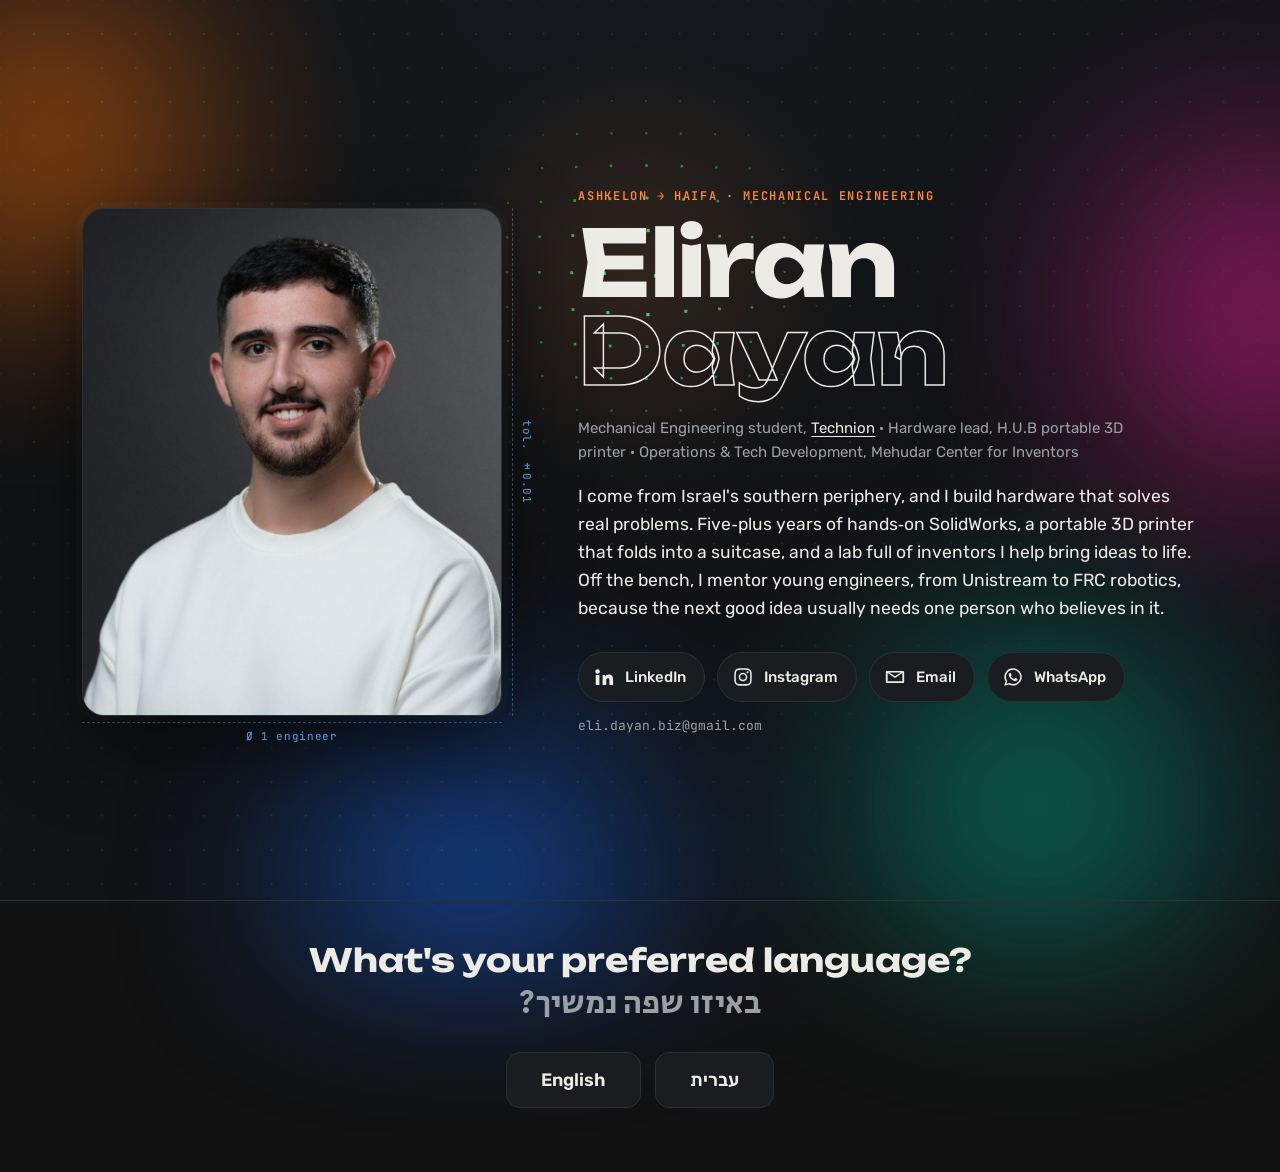
==== index.html @ e4ee2e26 "Widget repo link, CLAUDE.md" ====
<!DOCTYPE html>
<html lang="en" dir="ltr">
<head>
  <meta charset="utf-8">
  <meta name="viewport" content="width=device-width, initial-scale=1, viewport-fit=cover">
  <title>Eliran Dayan</title>
  <meta name="description" content="Eliran Dayan — Mechanical Engineering student at the Technion, hardware developer, building H.U.B, a portable 3D printer.">
  <meta property="og:title" content="Eliran Dayan">
  <meta property="og:description" content="Mechanical Engineering · Technion · Hardware & product development">
  <meta property="og:image" content="assets/eliran.jpg">
  <meta name="theme-color" content="#111315">
  <link rel="preconnect" href="https://fonts.googleapis.com">
  <link rel="preconnect" href="https://fonts.gstatic.com" crossorigin>
  <link href="https://fonts.googleapis.com/css2?family=Unbounded:wght@500;700&family=Rubik:wght@400;500;700&family=Secular+One&family=JetBrains+Mono:wght@400;600&display=swap" rel="stylesheet">
  <link rel="stylesheet" href="style.css?v=11">
</head>
<body>
  <div class="aurora" aria-hidden="true"><span class="a1"></span><span class="a2"></span><span class="a3"></span><span class="a4"></span></div>
  <canvas id="grid" aria-hidden="true"></canvas>
  <div class="glow" id="glow" aria-hidden="true"></div>

  <!-- ============ STAGE 1 · HERO (always English) ============ -->
  <header class="hero" id="top" lang="en" dir="ltr">
    <div class="hero-photo-wrap" id="tilt">
      <div class="hero-photo">
        <img src="assets/eliran.jpg" alt="Portrait of Eliran Dayan" width="900" height="1089">
        <span class="photo-shine" aria-hidden="true"></span>
      </div>
      <span class="dim dim-x" aria-hidden="true">Ø 1 engineer</span>
      <span class="dim dim-y" aria-hidden="true">tol. ±0.01</span>
    </div>

    <div class="hero-text">
      <p class="eyebrow">Ashkelon → Haifa · Mechanical Engineering</p>
      <h1>Eliran<br><span>Dayan</span></h1>
      <p class="roles">
        Mechanical Engineering student, <a href="https://www.technion.ac.il/en/" target="_blank" rel="noopener">Technion</a>
        · Hardware lead, H.U.B portable 3D printer
        · Operations &amp; Tech Development, Mehudar Center for Inventors
      </p>
      <p class="about">
        I come from Israel's southern periphery, and I build hardware that solves real problems.
        Five‑plus years of hands‑on SolidWorks, a portable 3D printer that folds into a suitcase,
        and a lab full of inventors I help bring ideas to life. Off the bench, I mentor young
        engineers, from Unistream to FRC robotics, because the next good idea usually needs one
        person who believes in it.
      </p>

      <nav class="socials" aria-label="Contact links">
        <a class="social" data-link="linkedin" href="#" target="_blank" rel="noopener" aria-label="LinkedIn">
          <svg viewBox="0 0 24 24" aria-hidden="true"><path d="M4.98 3.5a2.5 2.5 0 1 1 0 5 2.5 2.5 0 0 1 0-5ZM3 9.75h4v11H3v-11Zm6.5 0h3.8v1.5h.06c.53-1 1.83-2.05 3.77-2.05 4.03 0 4.77 2.65 4.77 6.1v5.45h-4v-4.83c0-1.15-.02-2.63-1.6-2.63-1.6 0-1.85 1.25-1.85 2.55v4.91h-4V9.75Z"/></svg>
          <span>LinkedIn</span>
        </a>
        <a class="social" data-link="instagram" href="#" target="_blank" rel="noopener" aria-label="Instagram">
          <svg viewBox="0 0 24 24" aria-hidden="true"><path d="M12 7.3a4.7 4.7 0 1 0 0 9.4 4.7 4.7 0 0 0 0-9.4Zm0 7.75a3.05 3.05 0 1 1 0-6.1 3.05 3.05 0 0 1 0 6.1ZM17.98 6.9a1.1 1.1 0 1 1-2.2 0 1.1 1.1 0 0 1 2.2 0ZM12 2.5c-2.58 0-2.9.01-3.92.06-1.01.04-1.7.2-2.31.44a4.66 4.66 0 0 0-1.68 1.1 4.66 4.66 0 0 0-1.1 1.68c-.24.6-.4 1.3-.44 2.31C2.5 9.1 2.5 9.42 2.5 12s.01 2.9.06 3.92c.04 1.01.2 1.7.44 2.31.24.63.57 1.16 1.1 1.68.52.53 1.05.86 1.68 1.1.6.24 1.3.4 2.31.44 1.02.05 1.34.06 3.92.06s2.9-.01 3.92-.06c1.01-.04 1.7-.2 2.31-.44a4.66 4.66 0 0 0 1.68-1.1 4.66 4.66 0 0 0 1.1-1.68c.24-.6.4-1.3.44-2.31.05-1.02.06-1.34.06-3.92s-.01-2.9-.06-3.92c-.04-1.01-.2-1.7-.44-2.31a4.66 4.66 0 0 0-1.1-1.68 4.66 4.66 0 0 0-1.68-1.1c-.6-.24-1.3-.4-2.31-.44C14.9 2.51 14.58 2.5 12 2.5Zm0 1.7c2.54 0 2.84.01 3.84.06.93.04 1.43.2 1.77.33.44.17.76.38 1.1.71.33.34.54.66.71 1.1.13.34.29.84.33 1.77.05 1 .06 1.3.06 3.84s-.01 2.84-.06 3.84c-.04.93-.2 1.43-.33 1.77-.17.44-.38.76-.71 1.1-.34.33-.66.54-1.1.71-.34.13-.84.29-1.77.33-1 .05-1.3.06-3.84.06s-2.84-.01-3.84-.06c-.93-.04-1.43-.2-1.77-.33a2.96 2.96 0 0 1-1.1-.71 2.96 2.96 0 0 1-.71-1.1c-.13-.34-.29-.84-.33-1.77-.05-1-.06-1.3-.06-3.84s.01-2.84.06-3.84c.04-.93.2-1.43.33-1.77.17-.44.38-.76.71-1.1.34-.33.66-.54 1.1-.71.34-.13.84-.29 1.77-.33 1-.05 1.3-.06 3.84-.06Z"/></svg>
          <span>Instagram</span>
        </a>
        <a class="social" data-link="email" href="#" aria-label="Send me an email">
          <svg viewBox="0 0 24 24" aria-hidden="true"><path d="M3 5.5h18a1 1 0 0 1 1 1v11a1 1 0 0 1-1 1H3a1 1 0 0 1-1-1v-11a1 1 0 0 1 1-1Zm1 2.2v8.8h16V7.7l-8 5.3-8-5.3Zm1.6-.7L12 11.2 18.4 7H5.6Z"/></svg>
          <span>Email</span>
        </a>
        <a class="social" data-link="whatsapp" href="#" target="_blank" rel="noopener" aria-label="Chat with me on WhatsApp">
          <svg viewBox="0 0 24 24" aria-hidden="true"><path d="M12.04 2.5a9.43 9.43 0 0 0-8.1 14.26L2.5 21.5l4.87-1.4a9.43 9.43 0 1 0 4.67-17.6Zm0 17.2a7.77 7.77 0 0 1-3.96-1.09l-.28-.17-2.9.83.85-2.82-.19-.29a7.78 7.78 0 1 1 6.48 3.54Zm4.27-5.83c-.23-.12-1.38-.68-1.6-.76-.21-.08-.37-.12-.52.12-.16.23-.6.76-.74.91-.13.16-.27.18-.5.06a6.37 6.37 0 0 1-3.17-2.77c-.24-.41.24-.38.69-1.27.08-.15.04-.29-.02-.41-.06-.12-.52-1.26-.72-1.72-.19-.45-.38-.39-.52-.4h-.45a.86.86 0 0 0-.62.3 2.6 2.6 0 0 0-.81 1.93c0 1.14.83 2.24.95 2.4.11.15 1.63 2.5 3.96 3.5 1.47.64 2.05.69 2.78.58.45-.07 1.38-.56 1.57-1.11.2-.55.2-1.02.14-1.12-.06-.1-.21-.16-.44-.28Z"/></svg>
          <span>WhatsApp</span>
        </a>
      </nav>
      <p class="contact-plain" id="contactPlain"></p>
    </div>
  </header>

  <!-- ============ LANGUAGE GATE ============ -->
  <section class="gate" id="gate" aria-labelledby="gateTitle">
    <p class="gate-q" id="gateTitle" lang="en">What's your preferred language?</p>
    <p class="gate-q gate-q-he" lang="he" dir="rtl">באיזו שפה נמשיך?</p>

    <div class="swipe-zone" id="swipeZone">
      <span class="swipe-side side-en" aria-hidden="true">← English</span>
      <div class="swipe-card" id="swipeCard" tabindex="0" role="group" aria-label="Swipe right for Hebrew, left for English">
        <span class="swipe-icon" aria-hidden="true">⇆</span>
        <span class="swipe-hint">
          <b lang="he" dir="rtl">החלק ימינה לעברית</b>
          <b lang="en">Swipe left for English</b>
        </span>
      </div>
      <span class="swipe-side side-he" aria-hidden="true" lang="he">עברית →</span>
    </div>

    <div class="gate-buttons">
      <button type="button" class="lang-btn" data-lang="en" id="btnEn">English</button>
      <button type="button" class="lang-btn" data-lang="he" id="btnHe" lang="he">עברית</button>
    </div>
  </section>

  <!-- ============ CONTENT (follows chosen language) ============ -->
  <main id="content" class="content" hidden>
    <div class="lang-bar">
      <button type="button" class="lang-switch" id="langSwitch"></button>
    </div>

    <!-- STAGE 2 · Journey -->
    <section class="section" id="journey">
      <p class="section-tag" data-i18n="tagJourney"></p>
      <h2 data-i18n="journeyTitle"></h2>

      <ol class="timeline" id="timeline">
        <span class="timeline-rail" aria-hidden="true"><span class="timeline-fill" id="timelineFill"></span></span>
      </ol>
    </section>

    <!-- STAGE 3 · Physical projects -->
    <section class="section" id="physical">
      <p class="section-tag" data-i18n="tagPhysical"></p>
      <h2 data-i18n="physicalTitle"></h2>
      <p class="section-lede" data-i18n="physicalLede"></p>
      <div class="cards" id="physicalCards"></div>
    </section>

    <!-- STAGE 4 · Tech projects -->
    <section class="section" id="tech">
      <p class="section-tag" data-i18n="tagTech"></p>
      <h2 data-i18n="techTitle"></h2>
      <p class="section-lede" data-i18n="techLede"></p>
      <div class="cards cards-tech" id="techCards"></div>
    </section>

    <footer class="footer">
      <p data-i18n="footerLine"></p>
      <a href="#top" class="to-top" data-i18n="toTop"></a>
    </footer>
  </main>

  <!-- project detail sheet -->
  <dialog class="sheet" id="sheet">
    <button type="button" class="sheet-close" id="sheetClose" aria-label="Close">×</button>
    <div id="sheetBody"></div>
  </dialog>

  <script src="script.js?v=11"></script>
</body>
</html>
---- style.css ----
/* Layout idea: a dark drafting-table world. Blueprint grid that reacts to the
   visitor, one molten-amber accent (hot-end / fresh filament), mono labels like
   dimension callouts on a drawing. */
:root {
  --bg: #111315;
  --surface: #1a1d20;
  --line: #2b3035;
  --ink: #ecebe6;
  --muted: #9ba0a5;
  --accent: #ff8a3d;
  --accent-soft: rgba(255, 138, 61, 0.14);
  --blue: #6fb6ff;

  --f-display: "Unbounded", "Rubik", system-ui, sans-serif;
  --f-he-display: "Secular One", "Rubik", system-ui, sans-serif;
  --f-body: "Rubik", system-ui, -apple-system, "Segoe UI", Arial, sans-serif;
  --f-mono: "JetBrains Mono", ui-monospace, Menlo, Consolas, monospace;

  --radius: 14px;
  --gutter: clamp(16px, 5vw, 56px);
  color-scheme: dark;
}

* { box-sizing: border-box; }
html { scroll-behavior: smooth; -webkit-text-size-adjust: 100%; }
body {
  margin: 0;
  background: var(--bg);
  color: var(--ink);
  font: 400 17px/1.6 var(--f-body);
  overflow-x: hidden;
  padding: env(safe-area-inset-top) env(safe-area-inset-right) env(safe-area-inset-bottom) env(safe-area-inset-left);
}
img { max-width: 100%; display: block; }
a { color: var(--accent); text-underline-offset: 3px; }
a:focus-visible, button:focus-visible, [tabindex]:focus-visible {
  outline: 2px solid var(--accent); outline-offset: 3px; border-radius: 6px;
}
h1, h2, h3 { text-wrap: balance; margin: 0; }

/* ---------- background ---------- */
#grid { position: fixed; inset: 0; width: 100%; height: 100%; z-index: -2; }
.glow {
  position: fixed; z-index: -1; width: 520px; height: 520px; left: 0; top: 0;
  border-radius: 50%; pointer-events: none;
  background: radial-gradient(circle, rgba(255,138,61,.13), transparent 62%);
  transform: translate3d(-50%, -50%, 0);
  will-change: transform;
}

/* ---------- hero ---------- */
.hero {
  min-height: min(100svh, 920px);
  display: grid;
  grid-template-columns: minmax(240px, 420px) minmax(0, 620px);
  justify-content: center;
  align-items: center;
  gap: clamp(28px, 6vw, 88px);
  padding: clamp(40px, 8vh, 96px) var(--gutter) 48px;
}
.hero-photo-wrap { position: relative; perspective: 900px; }
.hero-photo {
  position: relative; border-radius: 22px; overflow: hidden;
  border: 1px solid var(--line);
  box-shadow: 0 30px 80px rgba(0,0,0,.55), 0 0 0 6px rgba(255,255,255,.02);
  transform: rotateX(var(--rx, 0deg)) rotateY(var(--ry, 0deg));
  transform-style: preserve-3d;
  transition: transform .25s ease-out;
}
.hero-photo img { width: 100%; height: auto; aspect-ratio: 900 / 1089; object-fit: cover; }
.photo-shine {
  position: absolute; inset: 0; pointer-events: none;
  background: radial-gradient(circle at var(--sx, 50%) var(--sy, 30%), rgba(255,255,255,.16), transparent 45%);
  mix-blend-mode: soft-light;
}
.dim {
  position: absolute; font: 500 11px/1 var(--f-mono); color: var(--blue); letter-spacing: .06em;
  opacity: .75;
}
.dim-x { left: 0; right: 0; bottom: -26px; text-align: center; border-top: 1px dashed rgba(111,182,255,.45); padding-top: 8px; }
.dim-y { top: 0; bottom: 0; right: -30px; writing-mode: vertical-rl; border-left: 1px dashed rgba(111,182,255,.45); padding-left: 8px; text-align: center; }

.eyebrow, .section-tag {
  font: 600 12px/1.4 var(--f-mono); letter-spacing: .14em; text-transform: uppercase;
  color: var(--accent); margin: 0 0 14px;
}
.hero h1 {
  font: 700 clamp(44px, 8vw, 92px)/.95 var(--f-display);
  letter-spacing: -.02em;
}
.hero h1 span { color: transparent; -webkit-text-stroke: 1.5px var(--ink); }
.roles { color: var(--muted); font-size: 15px; margin: 22px 0 0; max-width: 56ch; }
.roles a { color: var(--ink); }
.about { margin: 18px 0 0; max-width: 60ch; font-size: 17.5px; }

.socials { display: flex; flex-wrap: wrap; gap: 12px; margin-top: 30px; }
.social {
  --mx: 0px; --my: 0px;
  display: inline-flex; align-items: center; gap: 10px;
  padding: 12px 18px 12px 14px; border-radius: 999px;
  background: var(--surface); border: 1px solid var(--line);
  color: var(--ink); text-decoration: none; font-weight: 500; font-size: 15px;
  transform: translate(var(--mx), var(--my));
  transition: transform .2s ease-out, border-color .2s, background .2s;
}
.social svg { width: 22px; height: 22px; fill: currentColor; flex: none; }
.social:hover, .social:focus-visible { border-color: var(--accent); background: var(--accent-soft); }
.social:hover svg { color: var(--accent); }
.social.is-missing { opacity: .45; }
.contact-plain { margin: 14px 0 0; font: 400 13px/1.5 var(--f-mono); color: var(--muted); }

/* ---------- language gate ---------- */
.gate {
  padding: 40px var(--gutter) 64px; text-align: center;
  display: grid; justify-items: center; gap: 6px;
  border-top: 1px solid var(--line);
}
.gate-q { margin: 0; font: 700 clamp(22px, 3.4vw, 32px)/1.2 var(--f-display); }
.gate-q-he { font-family: var(--f-he-display); font-weight: 400; color: var(--muted); }
.swipe-zone { display: none; }
.gate-buttons { display: flex; gap: 14px; margin-top: 22px; }
.lang-btn {
  font: 600 18px/1 var(--f-body); color: var(--ink); cursor: pointer;
  padding: 18px 34px; border-radius: var(--radius);
  background: var(--surface); border: 1px solid var(--line);
  transition: transform .15s, border-color .2s, background .2s;
}
.lang-btn:hover { border-color: var(--accent); background: var(--accent-soft); transform: translateY(-2px); }
.lang-btn.is-active { border-color: var(--accent); color: var(--accent); }

html.touch .swipe-zone {
    display: flex; align-items: center; justify-content: center; gap: 10px;
    width: 100%; max-width: 420px; margin-top: 22px; position: relative;
    touch-action: pan-y;
}
html.touch .gate-buttons { margin-top: 18px; }
html.touch .lang-btn { padding: 12px 22px; font-size: 15px; background: transparent; }
.swipe-side { font: 600 13px/1 var(--f-mono); color: var(--muted); white-space: nowrap; transition: color .15s, transform .15s; }
.swipe-side.lit { color: var(--accent); transform: scale(1.12); }
.swipe-card {
  flex: 1; min-height: 132px; border-radius: 20px;
  display: grid; place-items: center; gap: 4px; padding: 18px;
  background: linear-gradient(160deg, #22262a, #181b1e);
  border: 1px solid var(--line);
  box-shadow: 0 18px 40px rgba(0,0,0,.45);
  transform: translateX(var(--dx, 0px)) rotate(var(--rot, 0deg));
  transition: transform .35s cubic-bezier(.2,.8,.2,1), border-color .2s;
  user-select: none; -webkit-user-select: none; touch-action: pan-y;
}
.swipe-card.dragging { transition: none; }
.swipe-card.to-he { border-color: var(--accent); }
.swipe-card.to-en { border-color: var(--blue); }
.swipe-icon { font-size: 30px; color: var(--accent); animation: nudge 2.4s ease-in-out infinite; }
.swipe-hint { display: grid; gap: 2px; font-size: 14px; }
.swipe-hint b { font-weight: 500; }
@keyframes nudge { 0%, 100% { transform: translateX(0); } 25% { transform: translateX(10px); } 75% { transform: translateX(-10px); } }

/* ---------- content ---------- */
.content { padding: 0 var(--gutter) 40px; max-width: 1180px; margin: 0 auto; }
.content[dir="rtl"] h2, .content[dir="rtl"] h3 { font-family: var(--f-he-display); font-weight: 400; letter-spacing: 0; }
.lang-bar {
  position: sticky; top: 12px; z-index: 5; display: flex; justify-content: flex-end; pointer-events: none;
}
.lang-switch {
  pointer-events: auto; cursor: pointer;
  font: 600 13px/1 var(--f-mono); color: var(--ink);
  padding: 10px 14px; border-radius: 999px;
  background: rgba(26,29,32,.85); backdrop-filter: blur(8px); -webkit-backdrop-filter: blur(8px);
  border: 1px solid var(--line);
}
.lang-switch:hover { border-color: var(--accent); }

.section { padding: 72px 0 24px; }
.section h2 { font: 700 clamp(28px, 4.4vw, 48px)/1.1 var(--f-display); letter-spacing: -.01em; }
.section-lede { color: var(--muted); max-width: 65ch; margin: 14px 0 0; }

/* reveal: visible at rest, enhanced when it scrolls in */
.reveal { opacity: .35; transform: translateY(18px); transition: opacity .7s ease, transform .7s cubic-bezier(.2,.8,.2,1); }
.reveal.in { opacity: 1; transform: none; }

/* now / programs */
.now-grid {
  display: grid; grid-template-columns: repeat(auto-fit, minmax(230px, 1fr)); gap: 14px; margin: 32px 0 48px;
}
.now-card {
  background: var(--surface); border: 1px solid var(--line); border-radius: var(--radius);
  padding: 18px 18px 16px; display: grid; gap: 6px; align-content: start;
}
.now-card .kind { font: 600 11px/1 var(--f-mono); letter-spacing: .12em; text-transform: uppercase; color: var(--blue); }
.now-card.award .kind { color: var(--accent); }
.now-card h3 { font: 600 17px/1.3 var(--f-body); }
.content[dir="rtl"] .now-card h3 { font-family: var(--f-body); font-weight: 700; }
.now-card p { margin: 0; color: var(--muted); font-size: 15px; }
.now-card a { font-size: 14px; }

/* timeline */
.timeline { list-style: none; margin: 0; padding: 0 0 0 34px; position: relative; display: grid; gap: 26px; }
.content[dir="rtl"] .timeline { padding: 0 34px 0 0; }
.timeline-rail { position: absolute; top: 6px; bottom: 6px; inset-inline-start: 9px; width: 2px; background: var(--line); }
.timeline-fill { position: absolute; top: 0; left: 0; width: 100%; height: var(--fill, 0%); background: linear-gradient(var(--accent), #ffb37a); box-shadow: 0 0 12px var(--accent); }
.tl-item { position: relative; }
.tl-item::before {
  content: ""; position: absolute; inset-inline-start: -31px; top: 6px;
  width: 14px; height: 14px; border-radius: 50%;
  background: var(--bg); border: 2px solid var(--line); transition: border-color .3s, background .3s, box-shadow .3s;
}
.tl-item.passed::before { border-color: var(--accent); background: var(--accent); box-shadow: 0 0 0 5px var(--accent-soft); }
.tl-when { font: 600 12px/1.4 var(--f-mono); color: var(--accent); letter-spacing: .06em; }
.tl-item h3 { font: 600 19px/1.35 var(--f-body); margin-top: 2px; }
.content[dir="rtl"] .tl-item h3 { font-family: var(--f-body); font-weight: 700; }
.tl-item p { margin: 4px 0 0; color: var(--muted); max-width: 62ch; font-size: 15.5px; }
.tl-item.next h3 { color: var(--accent); }
.tl-item.next::before { border-style: dashed; border-color: var(--accent); animation: pulse 1.8s ease-in-out infinite; }
@keyframes pulse { 50% { box-shadow: 0 0 0 9px rgba(255,138,61,0); transform: scale(1.15); } 0%, 100% { box-shadow: 0 0 0 0 rgba(255,138,61,.45); } }

/* cards */
.cards { display: grid; grid-template-columns: repeat(auto-fill, minmax(min(100%, 320px), 1fr)); gap: 18px; margin-top: 32px; }
.card {
  position: relative; text-align: start; cursor: pointer; color: inherit; font: inherit;
  background: var(--surface); border: 1px solid var(--line); border-radius: 18px; overflow: hidden;
  padding: 0; display: flex; flex-direction: column;
  transform: perspective(900px) rotateX(var(--rx, 0deg)) rotateY(var(--ry, 0deg)) translateY(var(--lift, 0));
  transition: transform .2s ease-out, border-color .2s, box-shadow .2s;
}
.card:hover { --lift: -4px; border-color: #3a4047; box-shadow: 0 20px 50px rgba(0,0,0,.4); }
.card-media { position: relative; aspect-ratio: 16 / 10; background: #0d0f11; overflow: hidden; }
.card-media img { width: 100%; height: 100%; object-fit: cover; transition: transform .5s ease; }
.card:hover .card-media img { transform: scale(1.04); }
.card-media svg { width: 100%; height: 100%; display: block; }
.card-body { padding: 18px 18px 20px; display: grid; gap: 8px; }
.card-body h3 { font: 600 19px/1.3 var(--f-body); }
.content[dir="rtl"] .card-body h3 { font-family: var(--f-body); font-weight: 700; }
.card-body p { margin: 0; color: var(--muted); font-size: 15px; }
.card-more { font: 600 12px/1 var(--f-mono); color: var(--accent); letter-spacing: .06em; margin-top: 4px; }
.chips { display: flex; flex-wrap: wrap; gap: 6px; }
.chip { font: 500 11.5px/1 var(--f-mono); color: var(--muted); border: 1px solid var(--line); border-radius: 999px; padding: 6px 9px; }

.status {
  position: absolute; top: 12px; inset-inline-start: 12px; z-index: 2;
  font: 700 11px/1 var(--f-mono); letter-spacing: .08em; text-transform: uppercase;
  padding: 7px 10px; border-radius: 6px; display: inline-flex; gap: 6px; align-items: center;
}
.status.done { background: rgba(80, 200, 140, .16); color: #7fe0ae; border: 1px solid rgba(127,224,174,.35); }
.status.wip {
  color: #1a1206;
  background: repeating-linear-gradient(-45deg, #ffb020 0 10px, #1a1206 10px 20px);
}
.status.wip span { background: #ffb020; padding: 2px 5px; border-radius: 3px; }
.status.soon { background: rgba(111,182,255,.14); color: var(--blue); border: 1px solid rgba(111,182,255,.35); }

.card-tech .card-media { aspect-ratio: 16 / 7; }

/* detail sheet */
.sheet {
  width: min(760px, calc(100% - 24px)); max-height: 88vh; padding: 0;
  border: 1px solid var(--line); border-radius: 20px; background: var(--surface); color: var(--ink);
}
.sheet::backdrop { background: rgba(5,6,7,.72); backdrop-filter: blur(4px); }
.sheet[open] { animation: rise .35s cubic-bezier(.2,.8,.2,1); }
@keyframes rise { from { transform: translateY(30px); opacity: 0; } }
.sheet-close {
  position: sticky; top: 10px; float: inline-end; margin: 10px; z-index: 2;
  width: 40px; height: 40px; border-radius: 50%; border: 1px solid var(--line);
  background: rgba(17,19,21,.85); color: var(--ink); font-size: 24px; line-height: 1; cursor: pointer;
}
.sheet-gallery { display: grid; grid-auto-flow: column; grid-auto-columns: 85%; gap: 10px; overflow-x: auto; scroll-snap-type: x mandatory; padding: 14px; }
.sheet-gallery img, .sheet-gallery svg { scroll-snap-align: center; border-radius: 12px; width: 100%; height: 300px; object-fit: contain; background: #0d0f11; }
.sheet-content { padding: 6px 22px 26px; }
.sheet-content h3 { font: 700 26px/1.2 var(--f-display); margin: 8px 0 14px; }
.sheet[dir="rtl"] .sheet-content h3 { font-family: var(--f-he-display); font-weight: 400; }
.sheet-content h4 { font: 600 12px/1.4 var(--f-mono); letter-spacing: .12em; text-transform: uppercase; color: var(--accent); margin: 20px 0 6px; }
.sheet-content p, .sheet-content li { color: #d3d3cf; font-size: 16px; }
.sheet-content p { margin: 0; }
.sheet-content ul { margin: 0; padding-inline-start: 20px; }
.specs { display: grid; grid-template-columns: repeat(auto-fit, minmax(140px, 1fr)); gap: 10px; margin-top: 8px; }
.spec { border: 1px solid var(--line); border-radius: 10px; padding: 10px 12px; }
.spec b { display: block; font: 600 18px/1.2 var(--f-mono); color: var(--ink); font-variant-numeric: tabular-nums; }
.spec span { font-size: 13px; color: var(--muted); }

.footer {
  margin-top: 64px; padding: 26px 0 10px; border-top: 1px solid var(--line);
  display: flex; flex-wrap: wrap; gap: 12px; justify-content: space-between; color: var(--muted); font-size: 14px;
}
.footer p { margin: 0; }

/* ---------- responsive ---------- */
@media (max-width: 760px) {
  .hero { grid-template-columns: 1fr; text-align: center; padding-top: 32px; gap: 40px; min-height: auto; }
  .hero-photo-wrap { width: min(72vw, 300px); margin: 0 auto; }
  .roles, .about { margin-inline: auto; }
  .socials { justify-content: center; }
  .social span { display: none; }
  .social { padding: 14px; }
  .social svg { width: 26px; height: 26px; }
  .dim-y { right: -24px; }
  body { font-size: 16px; }
}

@media (prefers-reduced-motion: reduce) {
  *, *::before, *::after { animation: none !important; transition: none !important; scroll-behavior: auto !important; }
  .reveal { opacity: 1; transform: none; }
}

/* timeline accordion */
.tl-item details summary { list-style: none; cursor: pointer; display: grid; gap: 2px; }
.tl-item details summary::-webkit-details-marker { display: none; }
.tl-title { display: flex; align-items: baseline; gap: 10px; font: 600 19px/1.35 var(--f-body); color: var(--ink); transition: color .2s; }
.content[dir="rtl"] .tl-title { font-weight: 700; }
.tl-item summary:hover .tl-title, .tl-item details[open] .tl-title { color: var(--accent); }
.tl-plus { position: relative; flex: none; width: 12px; height: 12px; opacity: .7; }
.tl-plus::before, .tl-plus::after { content: ""; position: absolute; left: 0; right: 0; top: 50%; height: 2px; margin-top: -1px; background: currentColor; transition: transform .25s; }
.tl-plus::after { transform: rotate(90deg); }
details[open] .tl-plus::after { transform: rotate(0deg); }
.tl-detail { margin-top: 8px; padding: 14px 16px; border-radius: 12px; background: var(--surface); border: 1px solid var(--line); max-width: 66ch; display: grid; gap: 10px; animation: tlopen .3s ease; }
.tl-detail p { margin: 0; }
.tl-links { display: flex; flex-wrap: wrap; gap: 14px; font-size: 14.5px; }
.tl-logo { height: 44px; width: auto; justify-self: start; background: #fff; padding: 6px 10px; border-radius: 8px; }
@keyframes tlopen { from { opacity: 0; transform: translateY(-6px); } }
#journey .timeline { margin-top: 40px; }

/* vivid living background */
.aurora { position: fixed; inset: -10%; z-index: -3; pointer-events: none; overflow: hidden;
  filter: blur(70px) saturate(140%); opacity: .55;
  transform: translate3d(0, calc(var(--scroll, 0) * -0.04px), 0) rotate(calc(var(--scroll, 0) * 0.01deg)); }
.aurora span { position: absolute; width: 46vmax; height: 46vmax; border-radius: 50%; mix-blend-mode: screen; }
.aurora .a1 { background: radial-gradient(circle, #ff7a2f 0%, transparent 65%); left: -8%; top: -6%; animation: drift1 22s ease-in-out infinite alternate; }
.aurora .a2 { background: radial-gradient(circle, #e0338f 0%, transparent 65%); right: -10%; top: 10%; animation: drift2 26s ease-in-out infinite alternate; }
.aurora .a3 { background: radial-gradient(circle, #2f6bff 0%, transparent 65%); left: 20%; bottom: -18%; animation: drift3 30s ease-in-out infinite alternate; }
.aurora .a4 { background: radial-gradient(circle, #12c4a8 0%, transparent 65%); right: 5%; bottom: -10%; animation: drift1 34s ease-in-out infinite alternate-reverse; opacity: .8; }
@keyframes drift1 { to { transform: translate(18vw, 22vh) scale(1.15); } }
@keyframes drift2 { to { transform: translate(-22vw, 18vh) scale(.9); } }
@keyframes drift3 { to { transform: translate(14vw, -24vh) scale(1.2); } }
body { background: radial-gradient(120% 90% at 50% 0%, #15181c 0%, var(--bg) 60%); background-attachment: fixed; }
/* keep text panels readable over the color */
.card, .tl-detail, .lang-btn, .social, .swipe-card { backdrop-filter: blur(6px); -webkit-backdrop-filter: blur(6px); }
.card, .tl-detail { background: rgba(26, 29, 32, .82); }
html.touch .card { transition: transform .12s linear, border-color .2s; }
.tl-detail { transform: perspective(800px) rotateX(var(--rx, 0deg)); transition: transform .12s linear; }
@media (prefers-reduced-motion: reduce) { .aurora span { animation: none; } .aurora { transform: none; } }
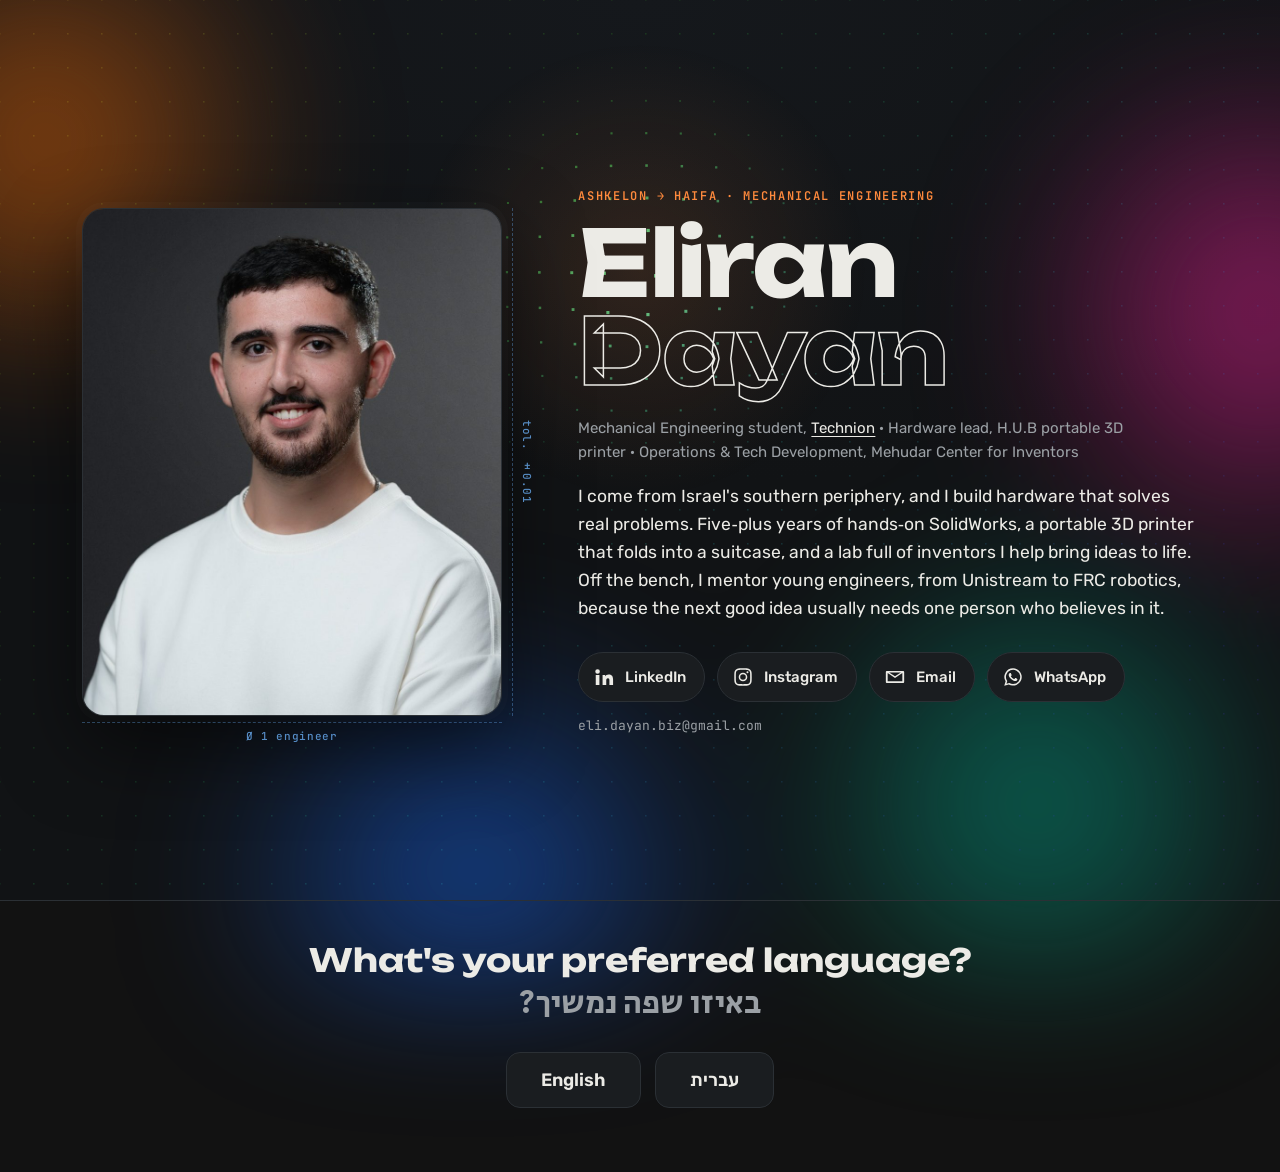
==== commit 35004418: "Add Object Compass (API + phone sensors bonus)" ====
--- a/index.html
+++ b/index.html
@@ -12,7 +12,7 @@
   <link rel="preconnect" href="https://fonts.googleapis.com">
   <link rel="preconnect" href="https://fonts.gstatic.com" crossorigin>
   <link href="https://fonts.googleapis.com/css2?family=Unbounded:wght@500;700&family=Rubik:wght@400;500;700&family=Secular+One&family=JetBrains+Mono:wght@400;600&display=swap" rel="stylesheet">
-  <link rel="stylesheet" href="style.css?v=11">
+  <link rel="stylesheet" href="style.css?v=12">
 </head>
 <body>
   <div class="aurora" aria-hidden="true"><span class="a1"></span><span class="a2"></span><span class="a3"></span><span class="a4"></span></div>
@@ -135,6 +135,6 @@
     <div id="sheetBody"></div>
   </dialog>
 
-  <script src="script.js?v=11"></script>
+  <script src="script.js?v=12"></script>
 </body>
 </html>
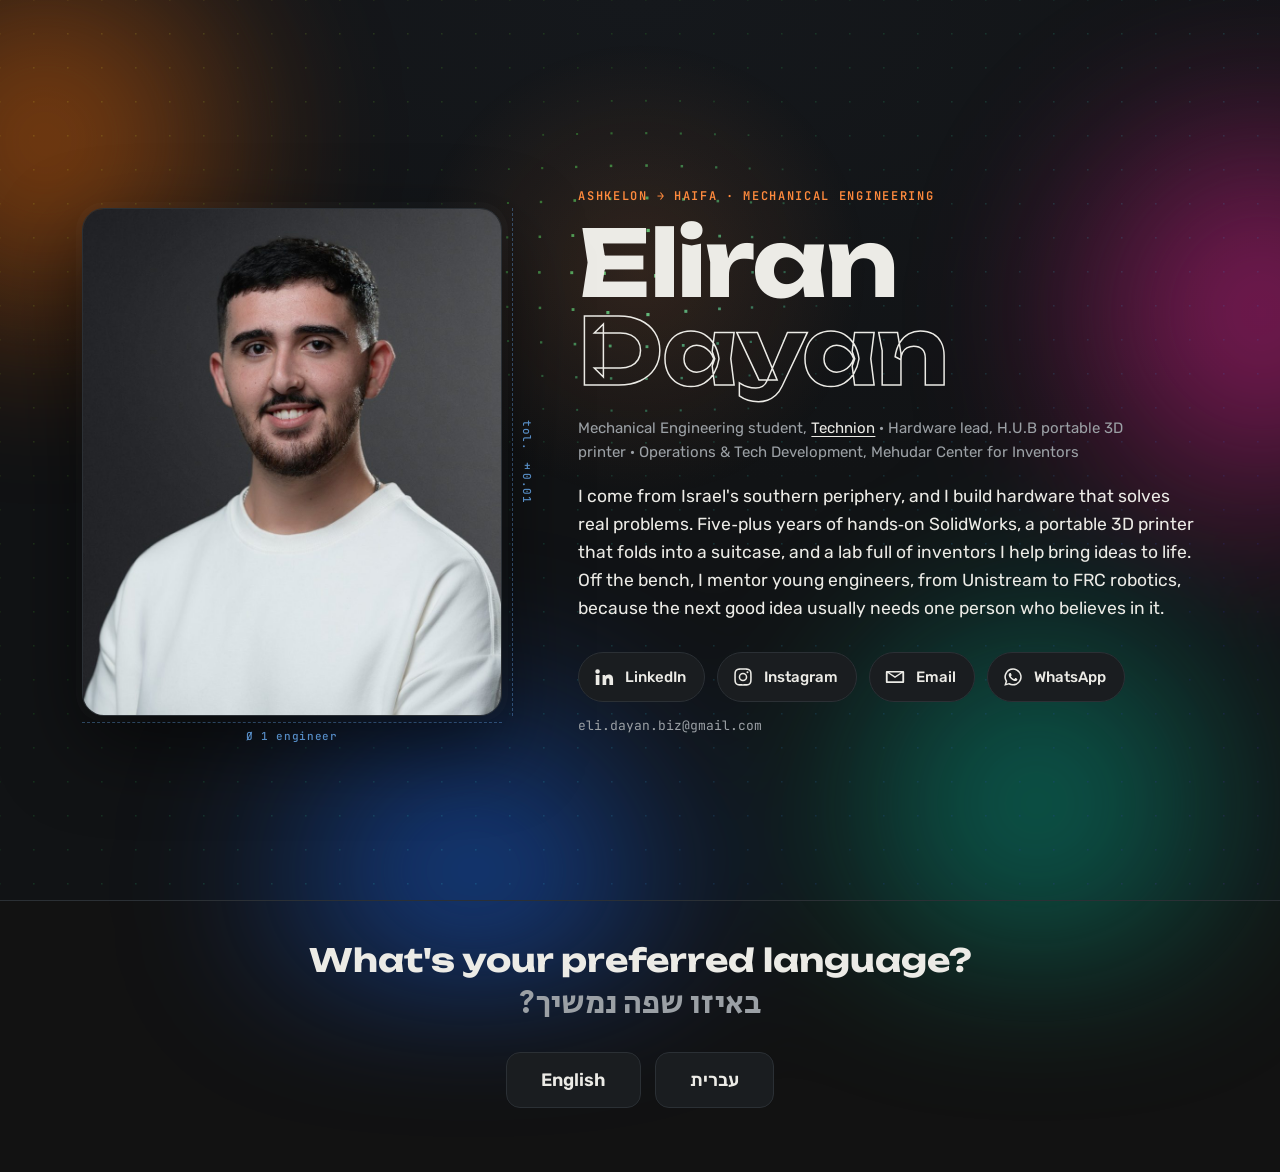
==== commit e1cdd585: "Move compass to its own site" ====
--- a/index.html
+++ b/index.html
@@ -12,7 +12,7 @@
   <link rel="preconnect" href="https://fonts.googleapis.com">
   <link rel="preconnect" href="https://fonts.gstatic.com" crossorigin>
   <link href="https://fonts.googleapis.com/css2?family=Unbounded:wght@500;700&family=Rubik:wght@400;500;700&family=Secular+One&family=JetBrains+Mono:wght@400;600&display=swap" rel="stylesheet">
-  <link rel="stylesheet" href="style.css?v=12">
+  <link rel="stylesheet" href="style.css?v=13">
 </head>
 <body>
   <div class="aurora" aria-hidden="true"><span class="a1"></span><span class="a2"></span><span class="a3"></span><span class="a4"></span></div>
@@ -135,6 +135,6 @@
     <div id="sheetBody"></div>
   </dialog>
 
-  <script src="script.js?v=12"></script>
+  <script src="script.js?v=13"></script>
 </body>
 </html>
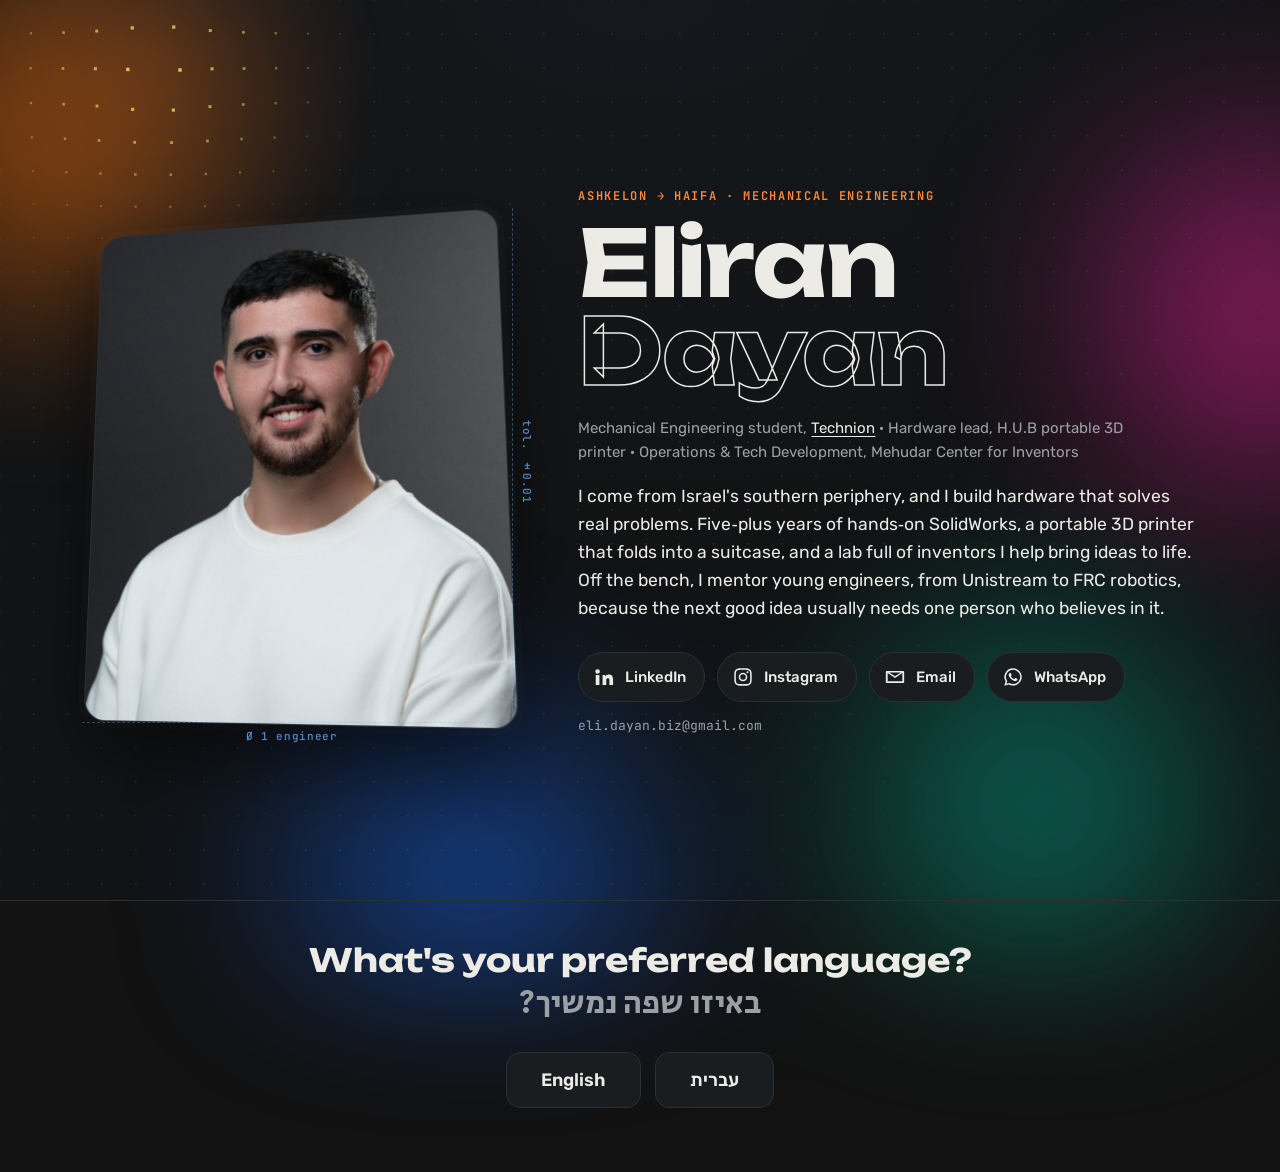
==== commit 33f2f6d8: "New compass icon" ====
--- a/index.html
+++ b/index.html
@@ -12,7 +12,7 @@
   <link rel="preconnect" href="https://fonts.googleapis.com">
   <link rel="preconnect" href="https://fonts.gstatic.com" crossorigin>
   <link href="https://fonts.googleapis.com/css2?family=Unbounded:wght@500;700&family=Rubik:wght@400;500;700&family=Secular+One&family=JetBrains+Mono:wght@400;600&display=swap" rel="stylesheet">
-  <link rel="stylesheet" href="style.css?v=13">
+  <link rel="stylesheet" href="style.css?v=14">
 </head>
 <body>
   <div class="aurora" aria-hidden="true"><span class="a1"></span><span class="a2"></span><span class="a3"></span><span class="a4"></span></div>
@@ -135,6 +135,6 @@
     <div id="sheetBody"></div>
   </dialog>
 
-  <script src="script.js?v=13"></script>
+  <script src="script.js?v=14"></script>
 </body>
 </html>
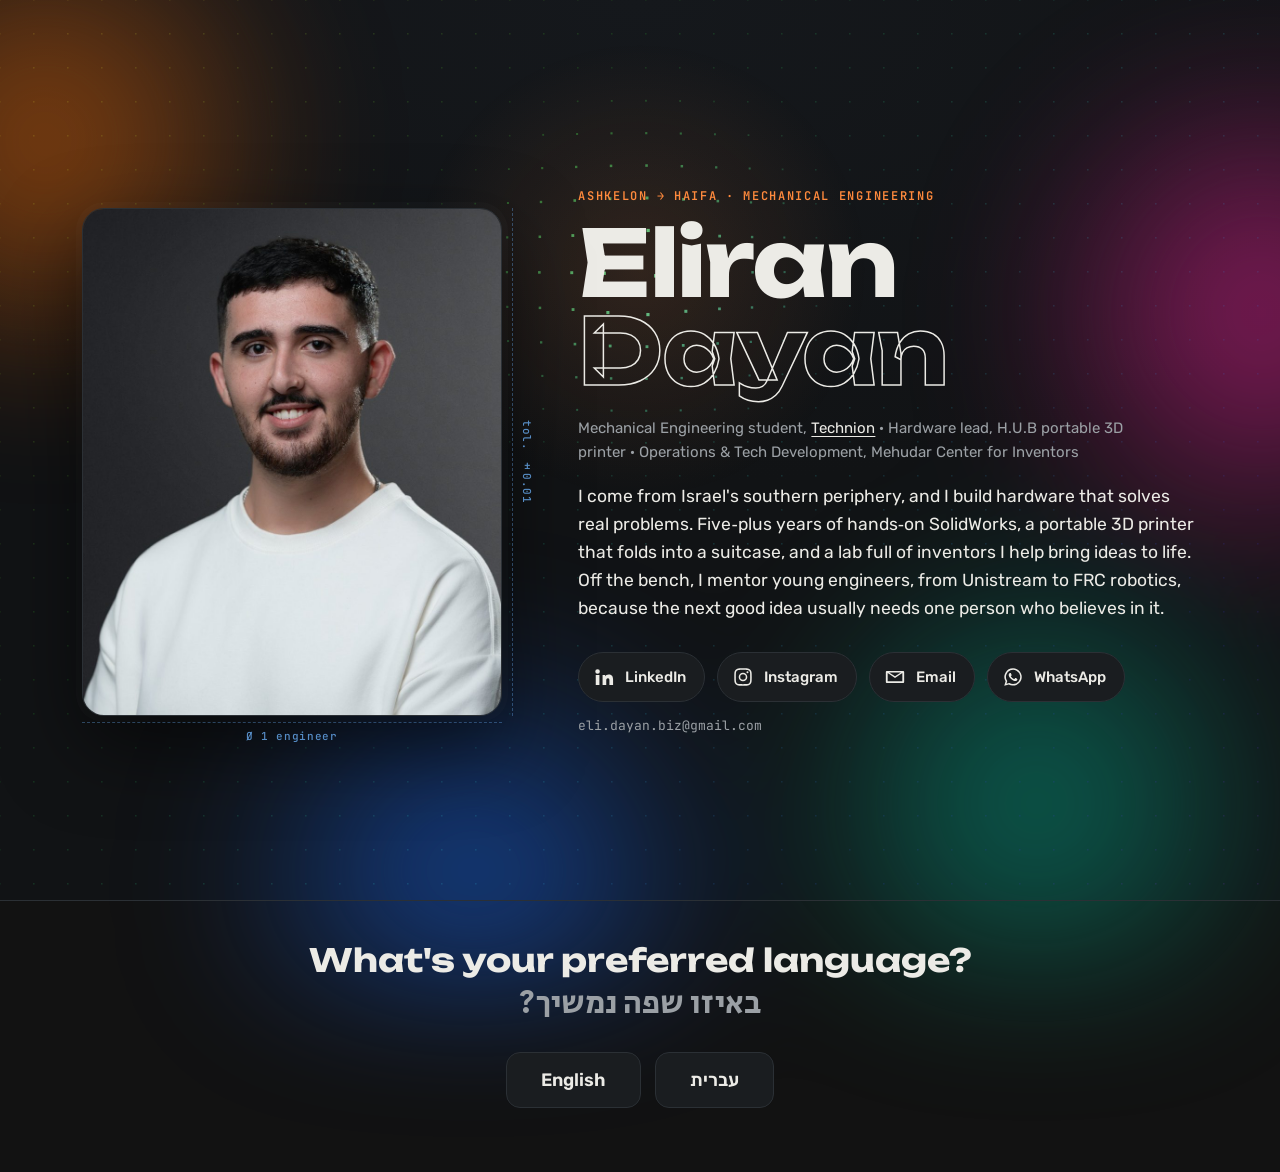
==== commit 81e584a7: "Add Magic Keyboard card to the landing page" ====
--- a/index.html
+++ b/index.html
@@ -12,7 +12,7 @@
   <link rel="preconnect" href="https://fonts.googleapis.com">
   <link rel="preconnect" href="https://fonts.gstatic.com" crossorigin>
   <link href="https://fonts.googleapis.com/css2?family=Unbounded:wght@500;700&family=Rubik:wght@400;500;700&family=Secular+One&family=JetBrains+Mono:wght@400;600&display=swap" rel="stylesheet">
-  <link rel="stylesheet" href="style.css?v=14">
+  <link rel="stylesheet" href="style.css?v=15">
 </head>
 <body>
   <div class="aurora" aria-hidden="true"><span class="a1"></span><span class="a2"></span><span class="a3"></span><span class="a4"></span></div>
@@ -135,6 +135,6 @@
     <div id="sheetBody"></div>
   </dialog>
 
-  <script src="script.js?v=14"></script>
+  <script src="script.js?v=15"></script>
 </body>
 </html>
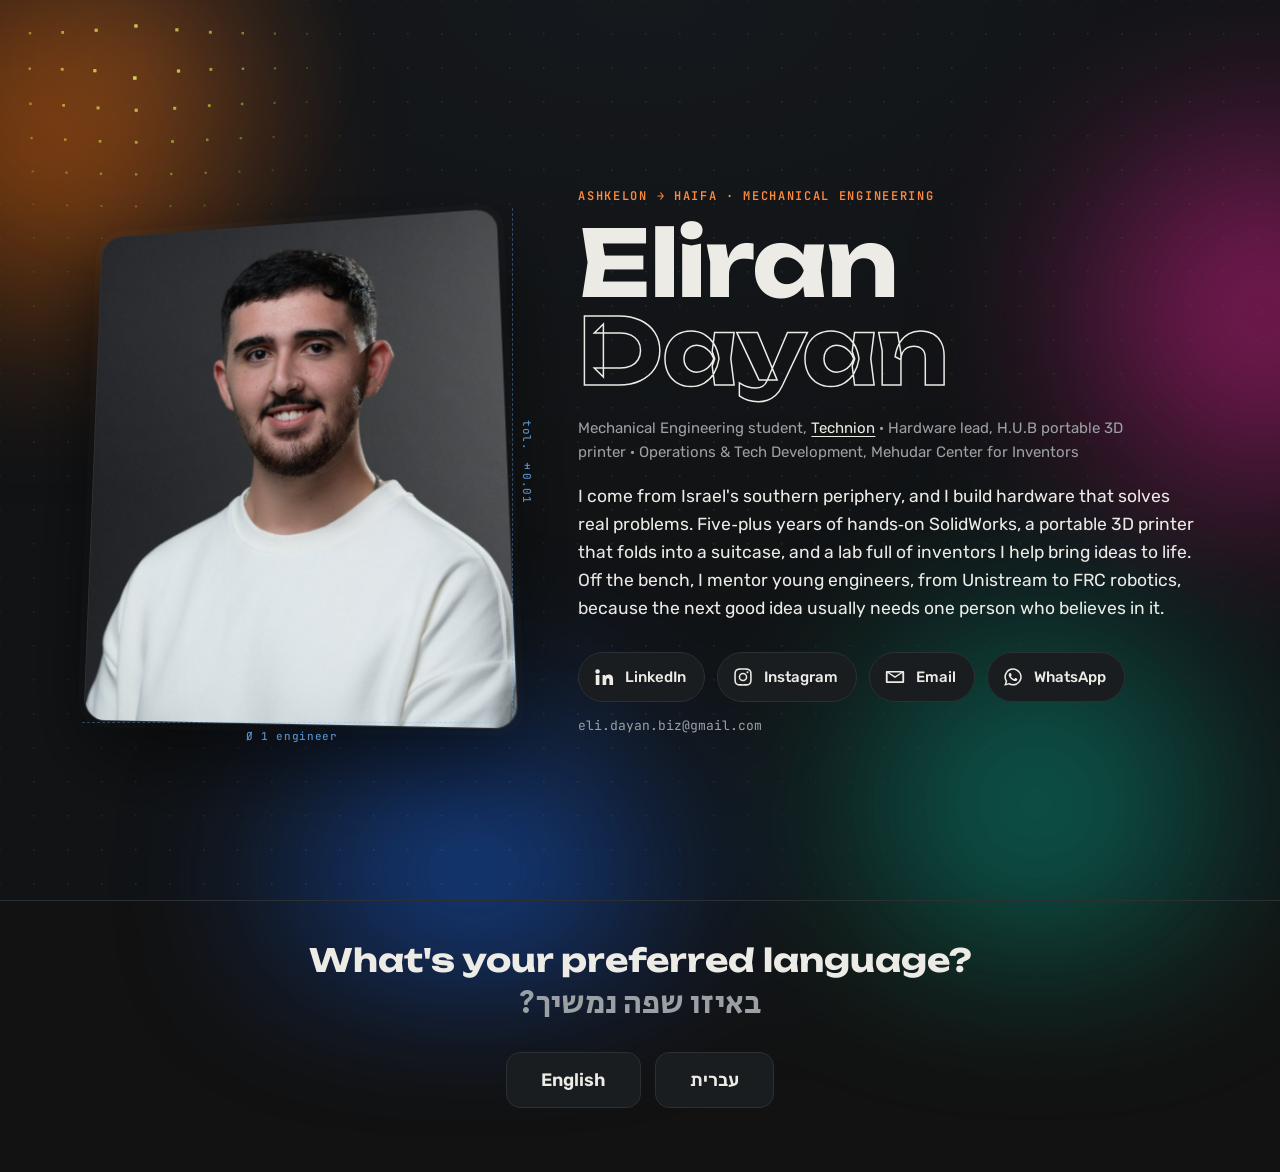
==== commit c6dccc74: "Link Tech Hub card to tech-hub-exploded-view repo" ====
--- a/index.html
+++ b/index.html
@@ -12,7 +12,7 @@
   <link rel="preconnect" href="https://fonts.googleapis.com">
   <link rel="preconnect" href="https://fonts.gstatic.com" crossorigin>
   <link href="https://fonts.googleapis.com/css2?family=Unbounded:wght@500;700&family=Rubik:wght@400;500;700&family=Secular+One&family=JetBrains+Mono:wght@400;600&display=swap" rel="stylesheet">
-  <link rel="stylesheet" href="style.css?v=15">
+  <link rel="stylesheet" href="style.css?v=16">
 </head>
 <body>
   <div class="aurora" aria-hidden="true"><span class="a1"></span><span class="a2"></span><span class="a3"></span><span class="a4"></span></div>
@@ -135,6 +135,6 @@
     <div id="sheetBody"></div>
   </dialog>
 
-  <script src="script.js?v=15"></script>
+  <script src="script.js?v=16"></script>
 </body>
 </html>
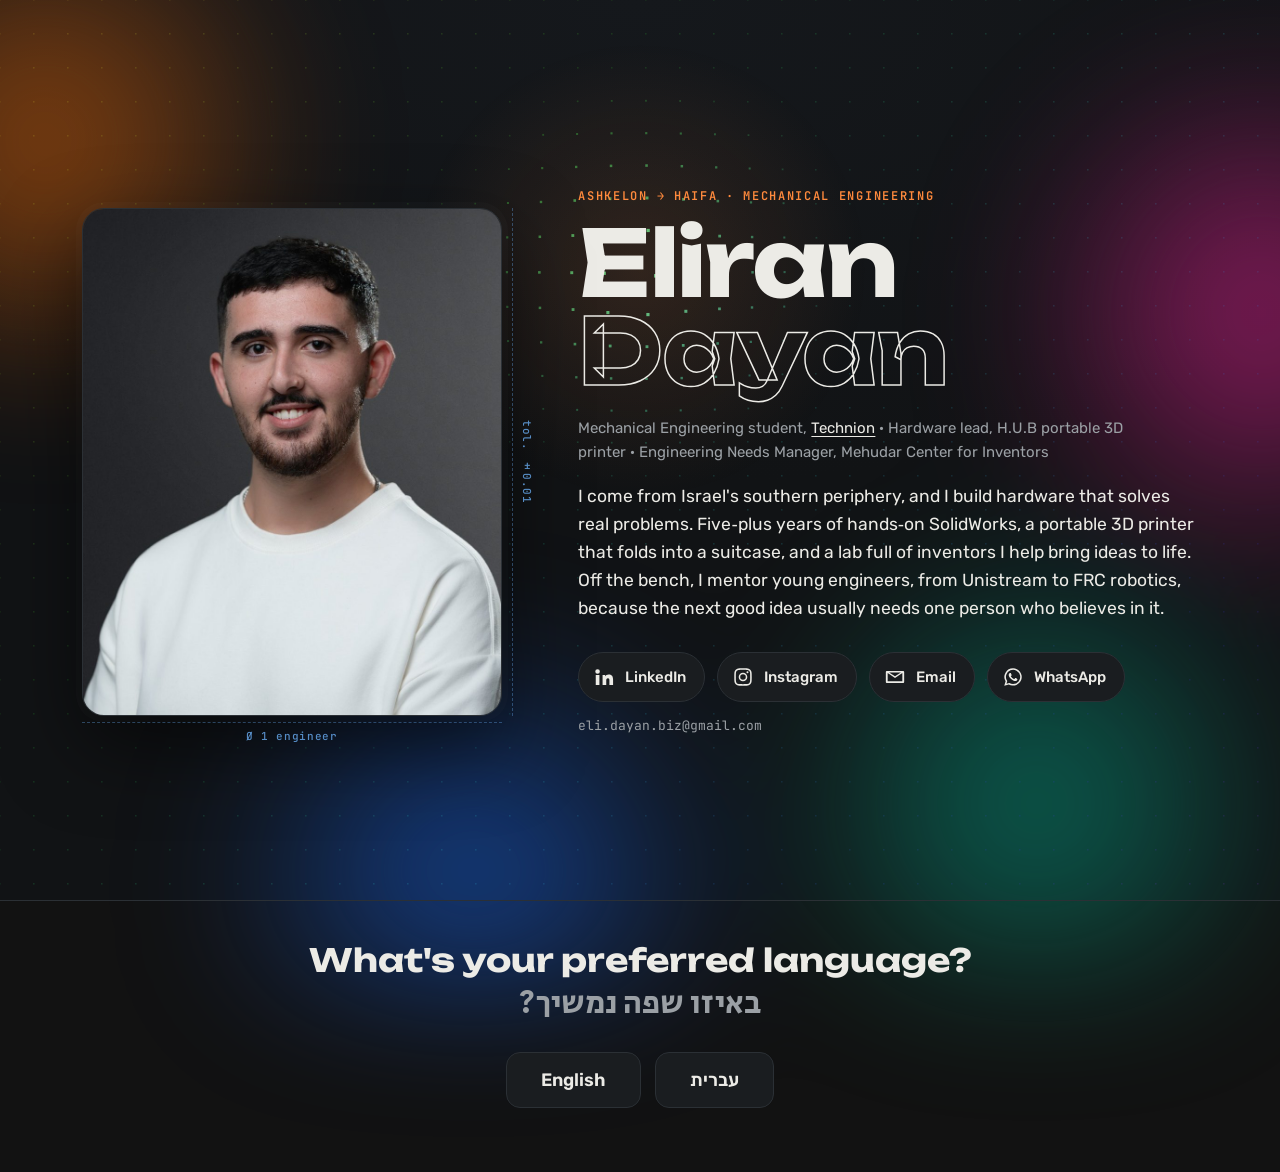
==== commit adf56c7c: "Update Mehudar role to Engineering Needs Manager" ====
--- a/index.html
+++ b/index.html
@@ -12,7 +12,7 @@
   <link rel="preconnect" href="https://fonts.googleapis.com">
   <link rel="preconnect" href="https://fonts.gstatic.com" crossorigin>
   <link href="https://fonts.googleapis.com/css2?family=Unbounded:wght@500;700&family=Rubik:wght@400;500;700&family=Secular+One&family=JetBrains+Mono:wght@400;600&display=swap" rel="stylesheet">
-  <link rel="stylesheet" href="style.css?v=16">
+  <link rel="stylesheet" href="style.css?v=17">
 </head>
 <body>
   <div class="aurora" aria-hidden="true"><span class="a1"></span><span class="a2"></span><span class="a3"></span><span class="a4"></span></div>
@@ -36,7 +36,7 @@
       <p class="roles">
         Mechanical Engineering student, <a href="https://www.technion.ac.il/en/" target="_blank" rel="noopener">Technion</a>
         · Hardware lead, H.U.B portable 3D printer
-        · Operations &amp; Tech Development, Mehudar Center for Inventors
+        · Engineering Needs Manager, Mehudar Center for Inventors
       </p>
       <p class="about">
         I come from Israel's southern periphery, and I build hardware that solves real problems.
@@ -135,6 +135,6 @@
     <div id="sheetBody"></div>
   </dialog>
 
-  <script src="script.js?v=16"></script>
+  <script src="script.js?v=17"></script>
 </body>
 </html>
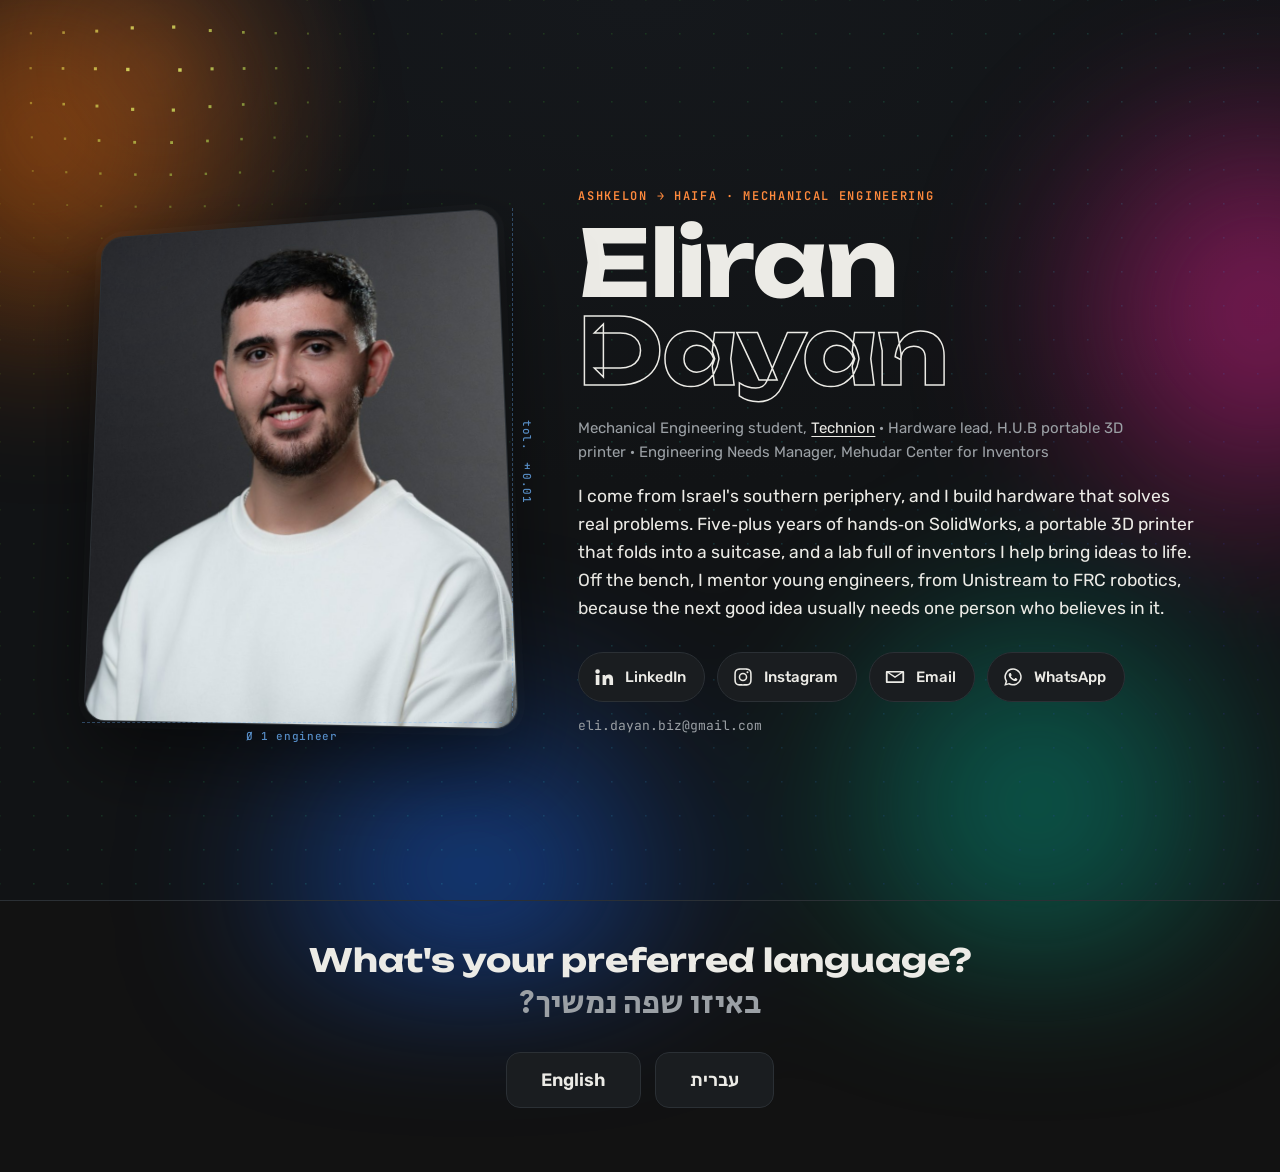
==== commit 8c327fbe: "Rename Tech projects to Digital projects" ====
--- a/index.html
+++ b/index.html
@@ -12,7 +12,7 @@
   <link rel="preconnect" href="https://fonts.googleapis.com">
   <link rel="preconnect" href="https://fonts.gstatic.com" crossorigin>
   <link href="https://fonts.googleapis.com/css2?family=Unbounded:wght@500;700&family=Rubik:wght@400;500;700&family=Secular+One&family=JetBrains+Mono:wght@400;600&display=swap" rel="stylesheet">
-  <link rel="stylesheet" href="style.css?v=17">
+  <link rel="stylesheet" href="style.css?v=18">
 </head>
 <body>
   <div class="aurora" aria-hidden="true"><span class="a1"></span><span class="a2"></span><span class="a3"></span><span class="a4"></span></div>
@@ -115,7 +115,7 @@
       <div class="cards" id="physicalCards"></div>
     </section>
 
-    <!-- STAGE 4 · Tech projects -->
+    <!-- STAGE 4 · Digital projects -->
     <section class="section" id="tech">
       <p class="section-tag" data-i18n="tagTech"></p>
       <h2 data-i18n="techTitle"></h2>
@@ -135,6 +135,6 @@
     <div id="sheetBody"></div>
   </dialog>
 
-  <script src="script.js?v=17"></script>
+  <script src="script.js?v=18"></script>
 </body>
 </html>
